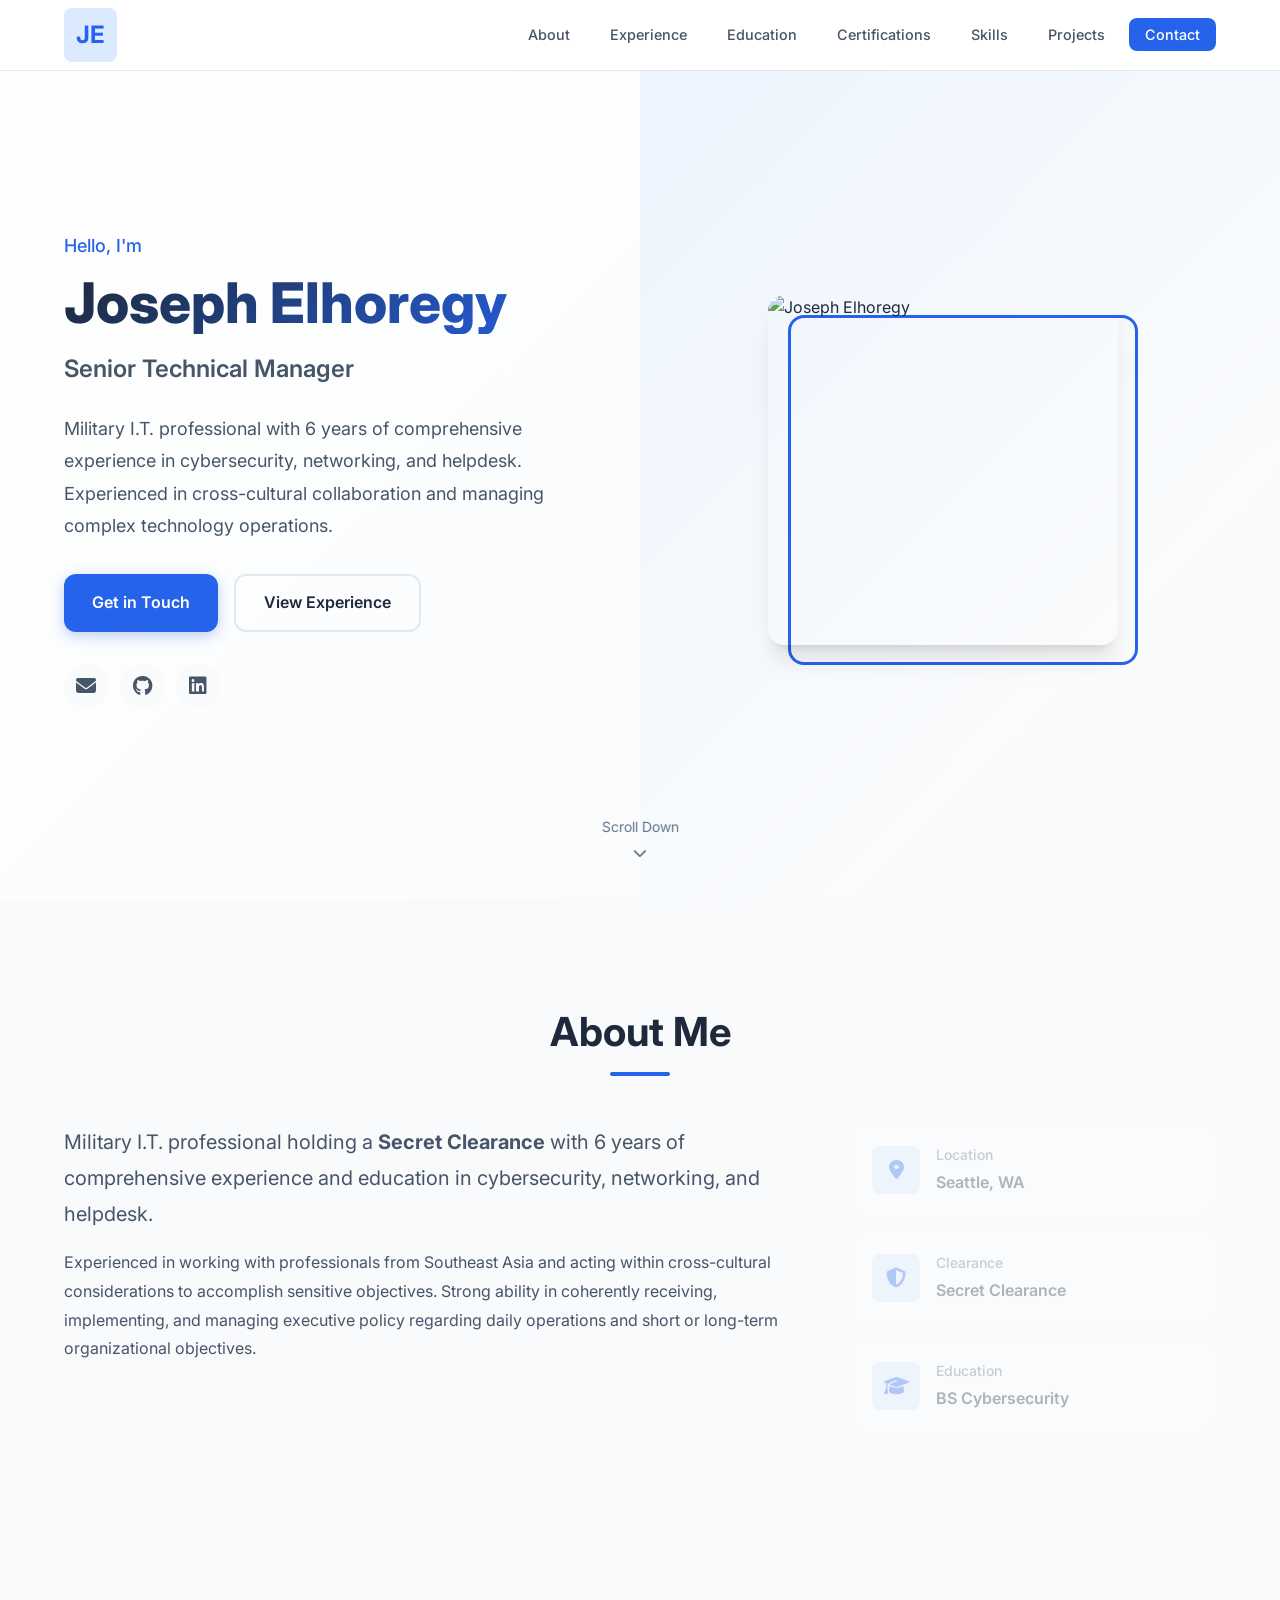
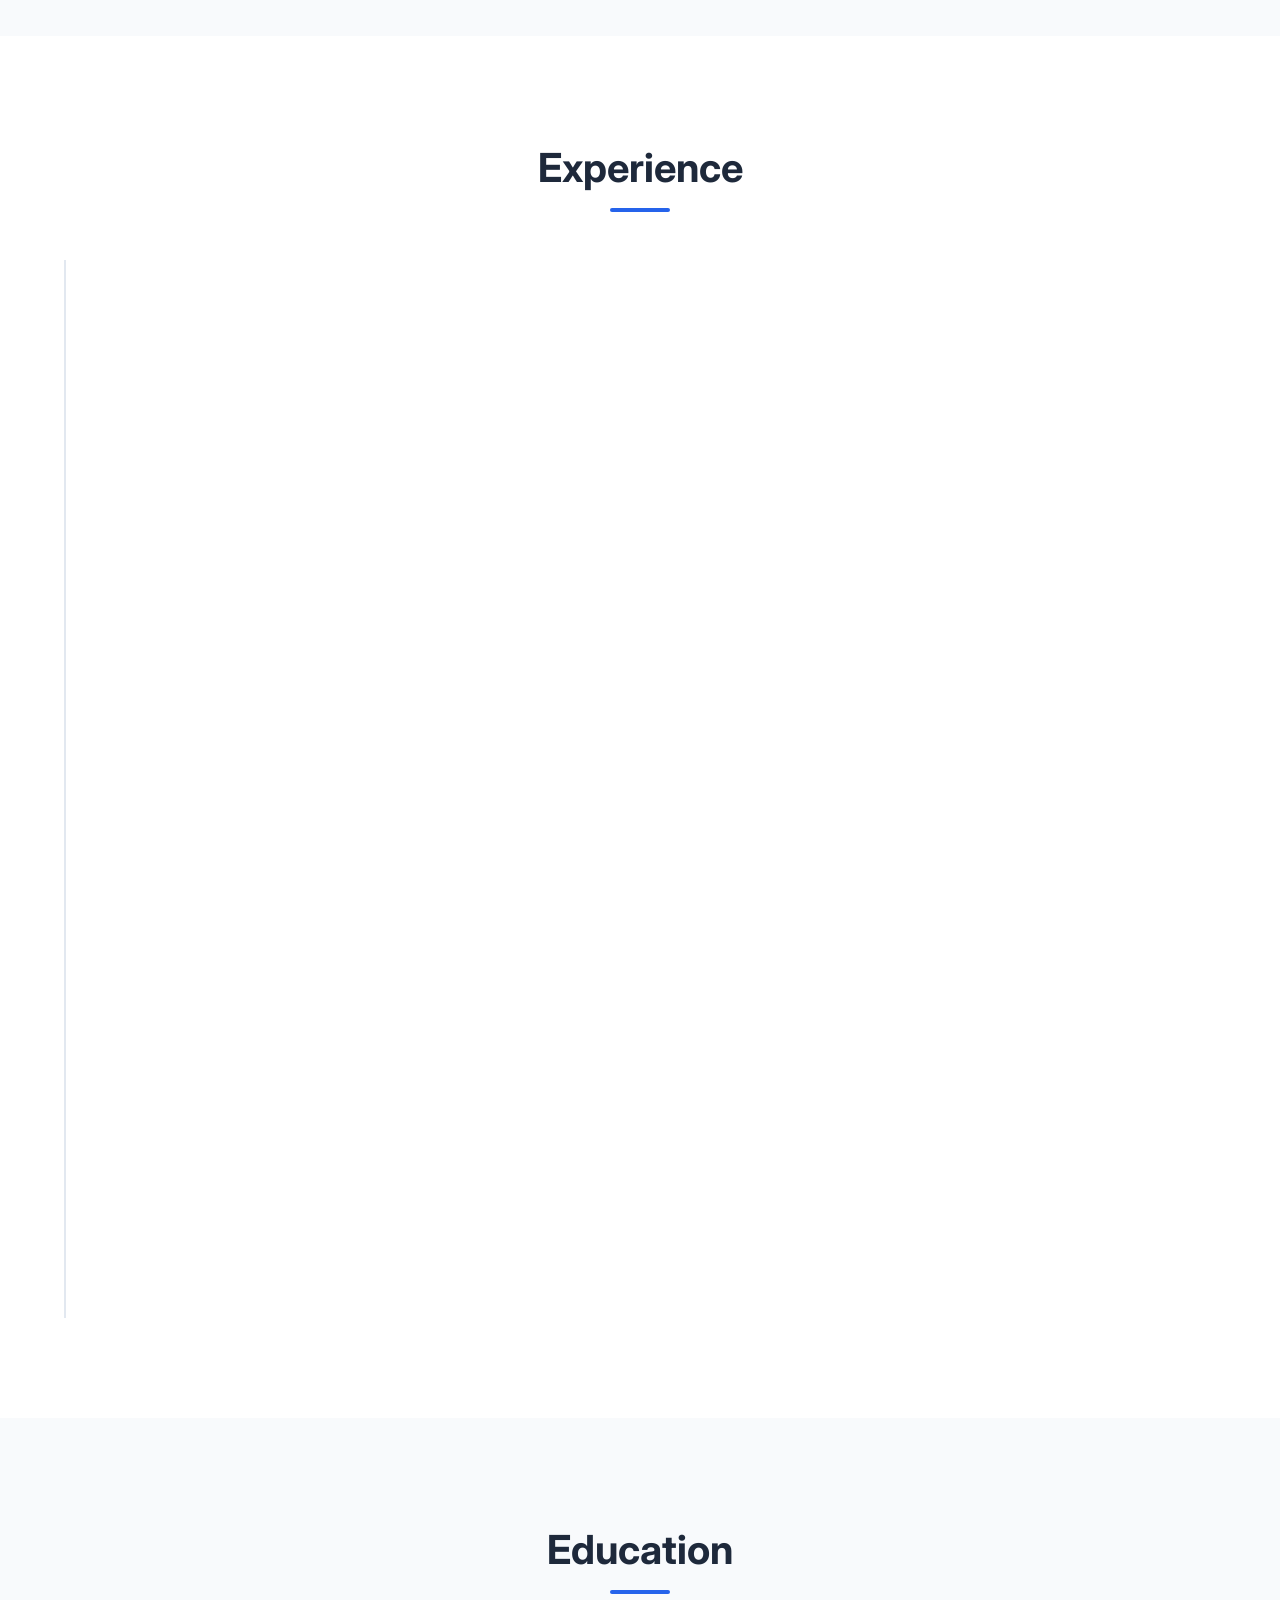
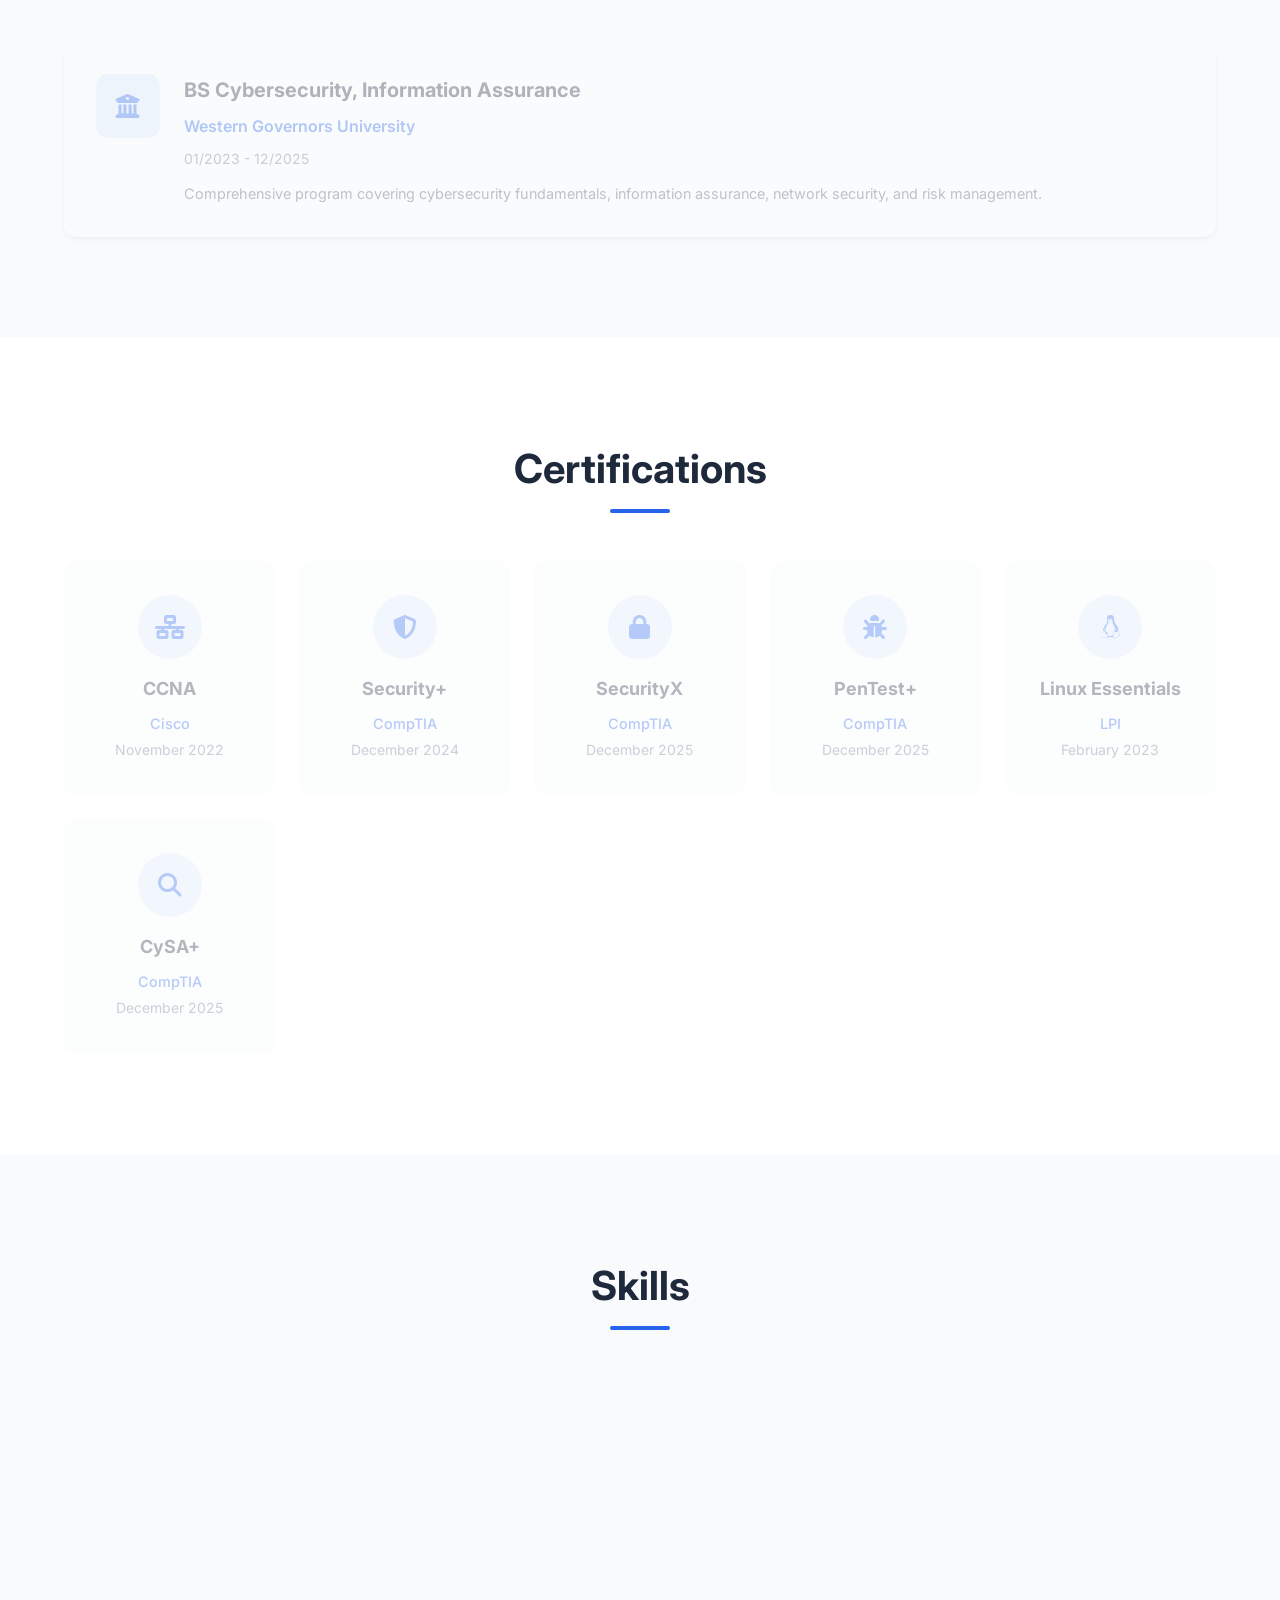
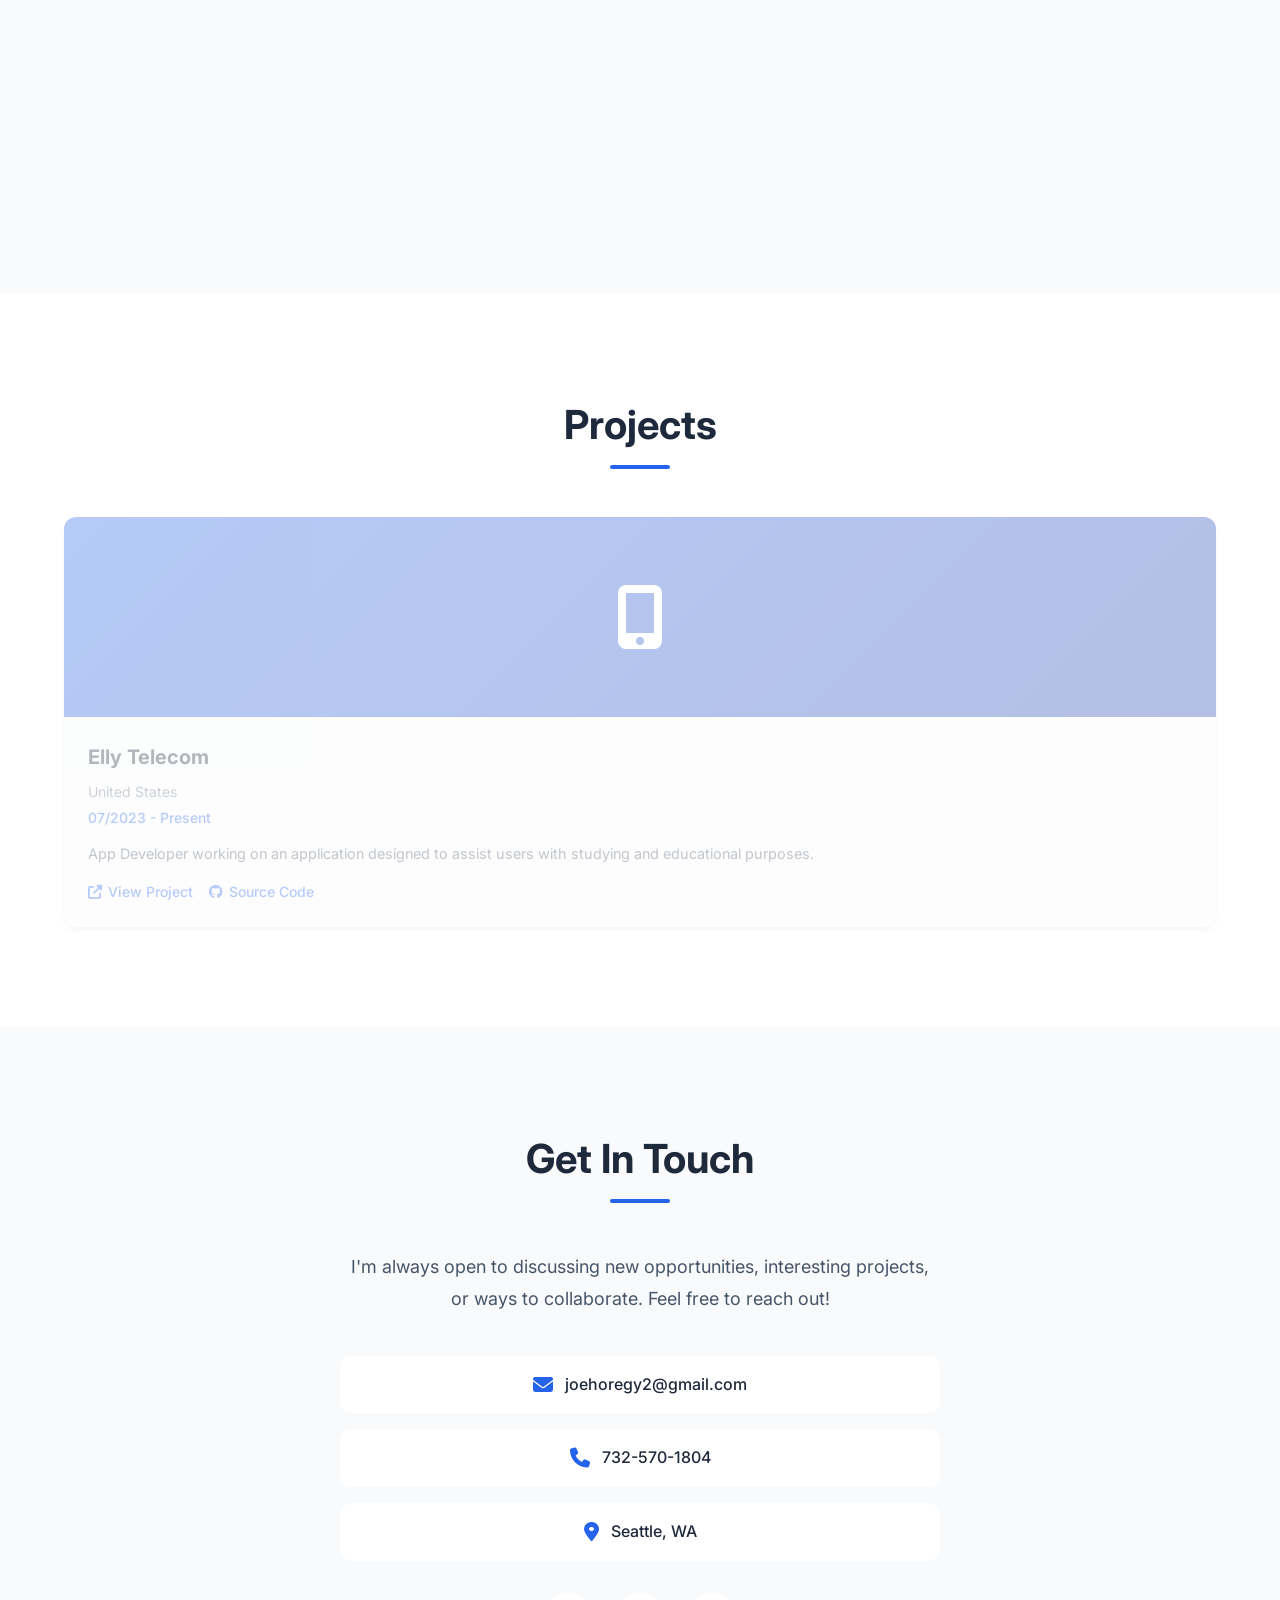
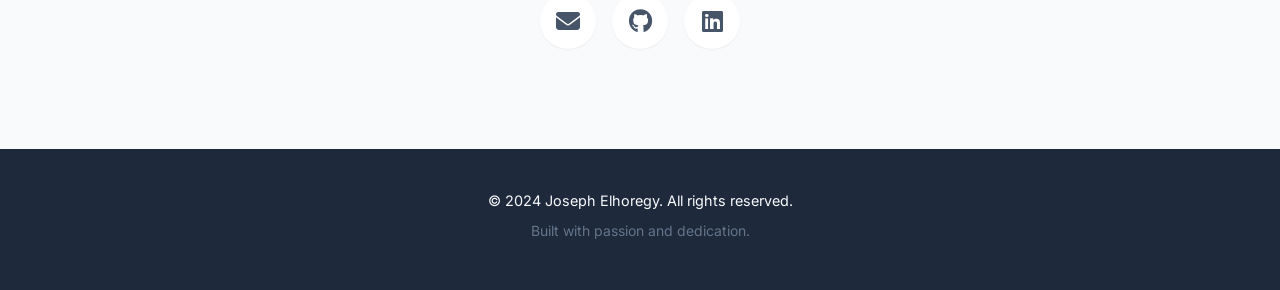
==== index.html @ ca3d65f8 "Add professional portfolio website for Joseph Elhoregy - Create main portfolio page with Hero, About" ====
<!DOCTYPE html>
<html lang="en">
<head>
    <meta charset="UTF-8">
    <meta name="viewport" content="width=device-width, initial-scale=1.0">
    <meta http-equiv="refresh" content="0; url=/about-joseph/">
    <title>Redirecting to Joseph Elhoregy</title>
    <style>
        body {
            font-family: -apple-system, BlinkMacSystemFont, 'Segoe UI', Roboto, sans-serif;
            display: flex;
            justify-content: center;
            align-items: center;
            min-height: 100vh;
            margin: 0;
            background: #f8fafc;
            color: #1e293b;
        }
        .redirect-message {
            text-align: center;
        }
        a {
            color: #2563eb;
            text-decoration: none;
        }
        a:hover {
            text-decoration: underline;
        }
    </style>
</head>
<body>
    <div class="redirect-message">
        <p>Redirecting to <a href="/about-joseph/">ellytech.io/about-joseph</a>...</p>
    </div>
</body>
</html>
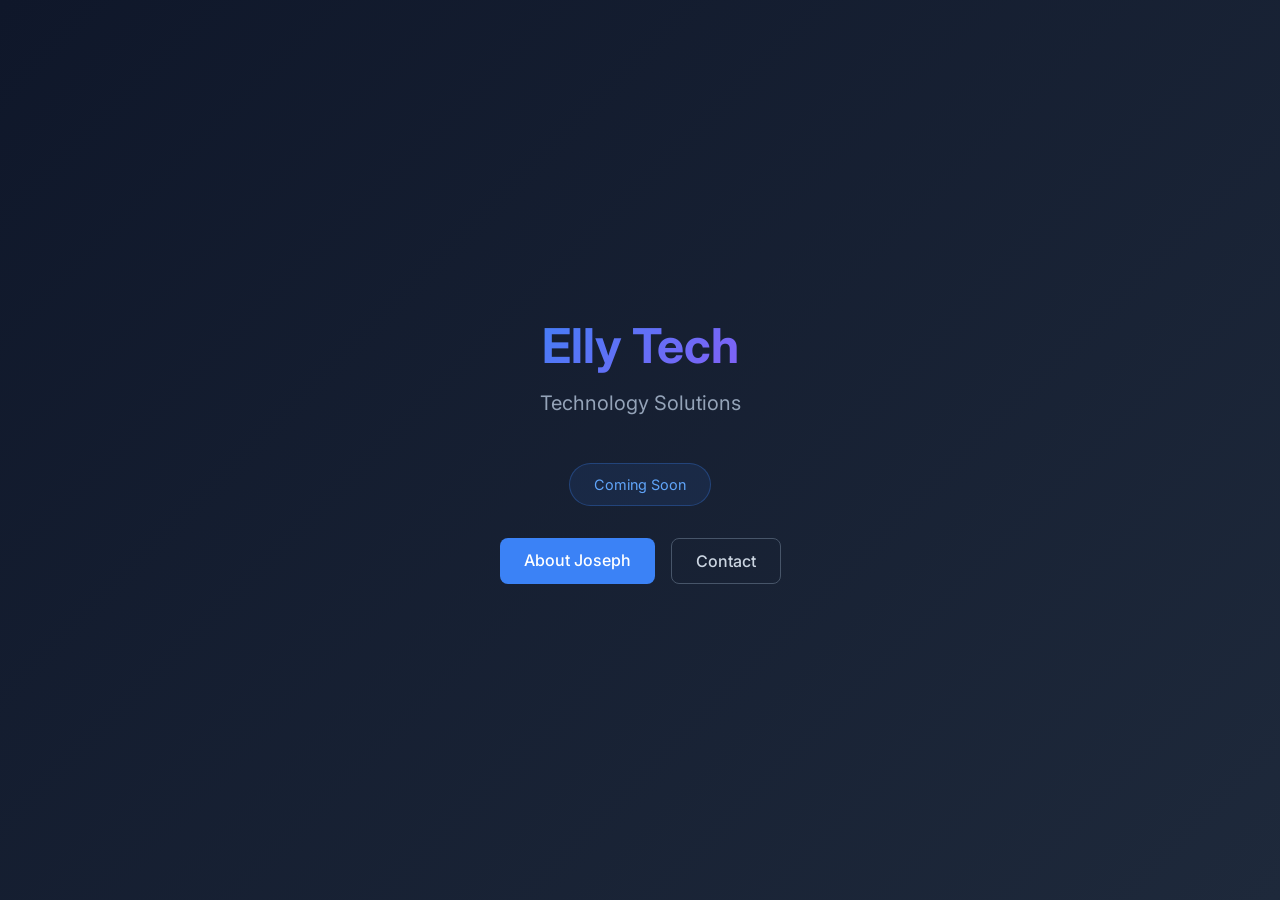
==== commit 19925083: "Replace redirect with standalone Elly Tech homepage - ellytech.io now shows its own "Coming Soon" la" ====
--- a/index.html
+++ b/index.html
@@ -3,34 +3,111 @@
 <head>
     <meta charset="UTF-8">
     <meta name="viewport" content="width=device-width, initial-scale=1.0">
-    <meta http-equiv="refresh" content="0; url=/about-joseph/">
-    <title>Redirecting to Joseph Elhoregy</title>
+    <meta name="description" content="Elly Tech - Technology Solutions">
+    <title>Elly Tech</title>
+    <link rel="preconnect" href="https://fonts.googleapis.com">
+    <link rel="preconnect" href="https://fonts.gstatic.com" crossorigin>
+    <link href="https://fonts.googleapis.com/css2?family=Inter:wght@300;400;500;600;700&display=swap" rel="stylesheet">
     <style>
+        * {
+            box-sizing: border-box;
+            margin: 0;
+            padding: 0;
+        }
+
         body {
-            font-family: -apple-system, BlinkMacSystemFont, 'Segoe UI', Roboto, sans-serif;
+            font-family: 'Inter', -apple-system, BlinkMacSystemFont, sans-serif;
+            min-height: 100vh;
             display: flex;
+            flex-direction: column;
+            align-items: center;
             justify-content: center;
-            align-items: center;
-            min-height: 100vh;
-            margin: 0;
-            background: #f8fafc;
-            color: #1e293b;
+            background: linear-gradient(135deg, #0f172a 0%, #1e293b 100%);
+            color: #f8fafc;
+            padding: 24px;
         }
-        .redirect-message {
+
+        .container {
             text-align: center;
+            max-width: 600px;
         }
-        a {
-            color: #2563eb;
+
+        .logo {
+            font-size: 3rem;
+            font-weight: 700;
+            margin-bottom: 16px;
+            background: linear-gradient(135deg, #3b82f6 0%, #8b5cf6 100%);
+            -webkit-background-clip: text;
+            -webkit-text-fill-color: transparent;
+            background-clip: text;
+        }
+
+        .tagline {
+            font-size: 1.25rem;
+            color: #94a3b8;
+            margin-bottom: 48px;
+        }
+
+        .status {
+            display: inline-block;
+            padding: 12px 24px;
+            background: rgba(59, 130, 246, 0.1);
+            border: 1px solid rgba(59, 130, 246, 0.3);
+            border-radius: 9999px;
+            color: #60a5fa;
+            font-size: 0.9rem;
+            margin-bottom: 32px;
+        }
+
+        .links {
+            display: flex;
+            gap: 16px;
+            justify-content: center;
+            flex-wrap: wrap;
+        }
+
+        .link {
+            padding: 12px 24px;
+            background: #3b82f6;
+            color: white;
             text-decoration: none;
+            border-radius: 8px;
+            font-weight: 500;
+            transition: all 0.2s ease;
         }
-        a:hover {
-            text-decoration: underline;
+
+        .link:hover {
+            background: #2563eb;
+            transform: translateY(-2px);
+        }
+
+        .link.secondary {
+            background: transparent;
+            border: 1px solid #475569;
+            color: #cbd5e1;
+        }
+
+        .link.secondary:hover {
+            border-color: #3b82f6;
+            color: #3b82f6;
         }
     </style>
 </head>
 <body>
-    <div class="redirect-message">
-        <p>Redirecting to <a href="/about-joseph/">ellytech.io/about-joseph</a>...</p>
+    <div class="container">
+        <!-- ============================================
+             EDIT YOUR HOMEPAGE CONTENT HERE
+        ============================================= -->
+
+        <h1 class="logo">Elly Tech</h1>
+        <p class="tagline">Technology Solutions</p>
+
+        <div class="status">Coming Soon</div>
+
+        <div class="links">
+            <a href="/about-joseph" class="link">About Joseph</a>
+            <a href="mailto:joehoregy2@gmail.com" class="link secondary">Contact</a>
+        </div>
     </div>
 </body>
 </html>
